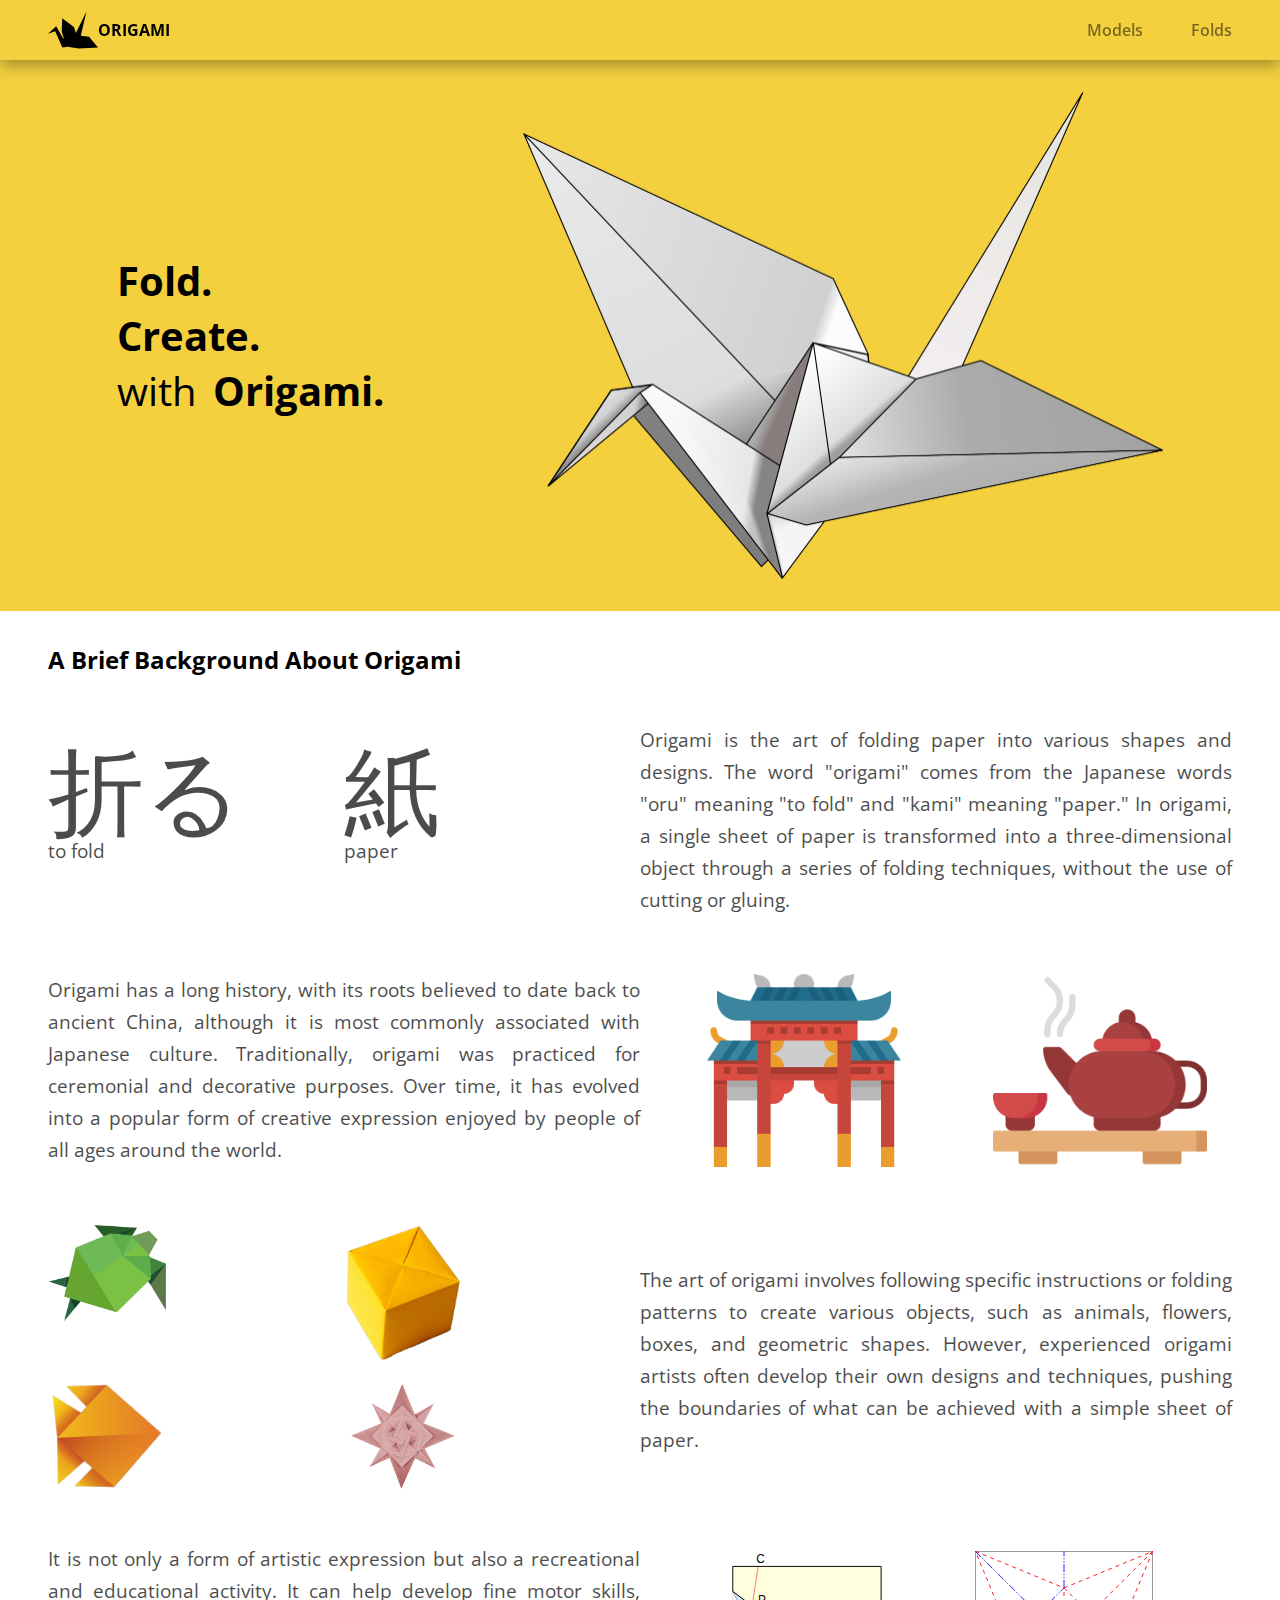
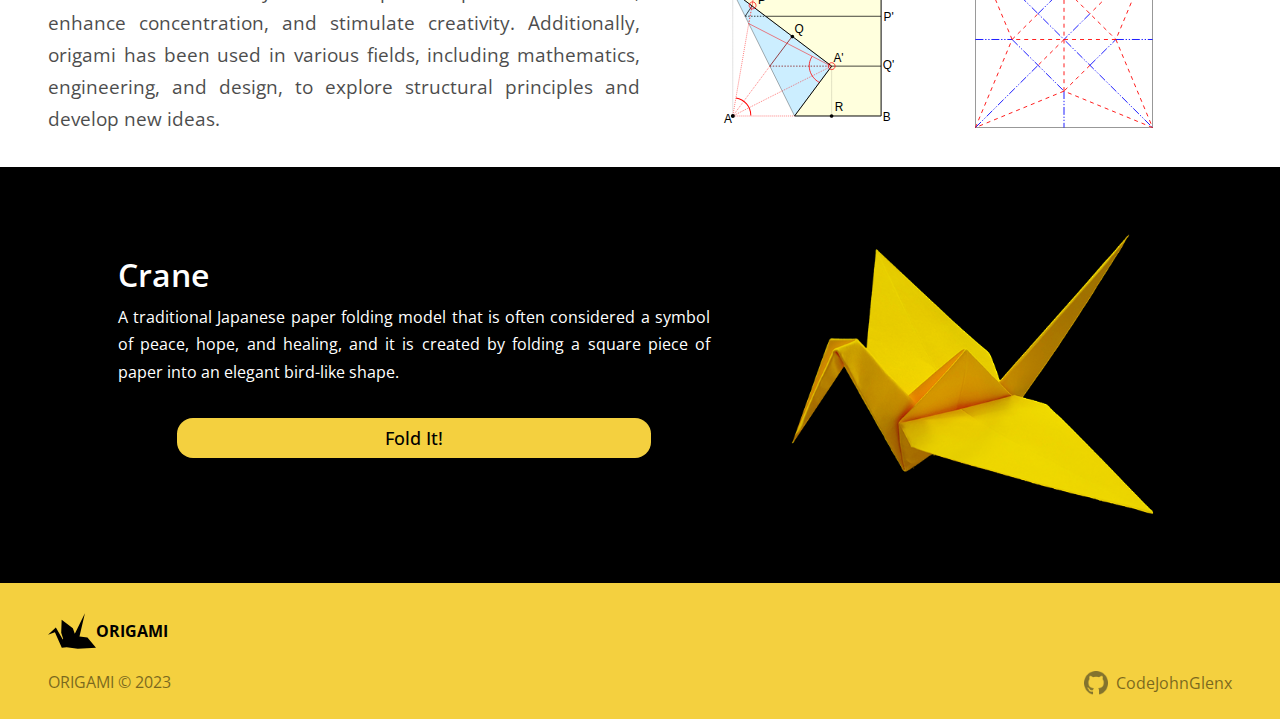
==== index.html @ 4d8b8846 "initial commit" ====
<!DOCTYPE html>
<html lang="en">

<head>
    <meta charset="UTF-8">
    <meta name="viewport" content="width=device-width, initial-scale=1.0">
    <link rel="stylesheet" href="/styles/global.css" type="text/css">
    <link rel="stylesheet" href="/styles/nav.css" type="text/css">
    <link rel="stylesheet" href="/styles/opening_section.css" type="text/css">
    <link rel="stylesheet" href="/styles/what_origami.css" type="text/css">
    <link rel="stylesheet" href="/styles/models_slider.css" type="text/css">
    <link rel="stylesheet" href="/styles/footer.css" type="text/css">

    <!-- favicon -->
    <link rel="icon" href="/asset/origami_logo.svg" type="image/x-icon">

    <!-- add remote animation library -->
    <link rel="stylesheet" href="https://cdnjs.cloudflare.com/ajax/libs/animate.css/4.1.1/animate.min.css" />

    <!-- scripts -->
    <script src="/scripts/index.js" defer></script>

    <title>Origami</title>
</head>

<body>
    <!-- navigation -->
    <nav class="nav">
        <ul class="nav_links">
            <li class="nav_link logo">
                <a href="/"><img class="nav_img" src="/asset/origami_logo.svg"
                        alt="origami logo"><span>ORIGAMI</span></a>
            </li>
            <li class="nav_link ordinary_links"><a href="/">Models</a></li>
            <li class="nav_link ordinary_links"><a href="/">Folds</a></li>
        </ul>
    </nav>

    <!-- main section -->
    <section class="opening_section" id="opening_section">
        <h1 class="animate__animated animate__fadeInDown">Fold.<br />Create.<br /><span
                class="tone_down">with</span>Origami.</h1>
        <img class="animate__animated animate__fadeInDown" src="/asset/crane_origami.png" alt="crane origami">
    </section>

    <!-- what is origami -->
    <section class="what_origami">
        <h2>A Brief Background About Origami</h2>

        <div class="origami_word_origin">
            <div>
                <p><span class="kanji">折る</span><br /><span class="kanji_meaning">to fold</span></p>
                <p><span class="kanji">紙</span><br /><span class="kanji_meaning">paper</span></p>
            </div>
            <p>Origami is the art of folding paper into various shapes and designs. The word "origami" comes from the
                Japanese words "oru" meaning "to fold" and "kami" meaning "paper." In origami, a single sheet of paper
                is transformed into a three-dimensional object through a series of folding techniques, without the use
                of cutting or gluing.</p>
        </div>

        <div class="origami_history">
            <p>Origami has a long history, with its roots believed to date back to ancient China, although it is most
                commonly associated with Japanese culture. Traditionally, origami was practiced for ceremonial and
                decorative purposes. Over time, it has evolved into a popular form of creative expression enjoyed by
                people of all ages around the world.</p>
            <img src="/asset/chinese_temple.png" alt="chinese temple">
            <img src="/asset/tea_ceremony.png" alt="tea ceremony">
        </div>

        <div class="origami_shapes">
            <div>
                <img src="/asset/origami_turtle.png" alt="origami turtle" />
                <img src="/asset/origami_box.png" alt="origami box" />
                <img src="/asset/origami_fish.png" alt="origami fish" />
                <img src="/asset/origami_flower.png" alt="origami flower" />
            </div>
            <p>The art of origami involves following specific instructions or folding patterns to create various
                objects, such as animals, flowers, boxes, and geometric shapes. However, experienced origami artists
                often develop their own designs and techniques, pushing the boundaries of what can be achieved with a
                simple sheet of paper.</p>
        </div>

        <div class="origami_fields">
            <p>It is not only a form of artistic expression but also a recreational and educational activity. It can
                help develop fine motor skills, enhance concentration, and stimulate creativity. Additionally, origami
                has been used in various fields, including mathematics, engineering, and design, to explore structural
                principles and develop new ideas.</p>
            <div>
                <img src="/asset/origami_math.svg" alt="origami in mathematics">
                <img src="/asset/origami_math_2.svg" alt="origami in mathematics">
            </div>
        </div>
    </section>

    <!-- model slider -->
    <section class="models_slider">
        <div class="slider">
            <!-- slide 1 -->
            <div class="slide">
                <div>
                    <p class="title">Crane</p>
                    <p class="description">A traditional Japanese paper folding model that is often considered a symbol
                        of peace, hope, and healing, and it is created by folding a square piece of paper into an
                        elegant bird-like shape.</p>
                    <a href="/"><button>Fold It!</button></a>
                </div>
                <img src="/asset/origami_crane.png" alt="orgami crane">
            </div>

            <!-- slide 2 -->
            <div class="slide">
                <div>
                    <p class="title">Boat</p>
                    <p class="description">A simple paper folding model that resembles a boat and is created by folding
                        a rectangular piece of paper in a few steps, making it a popular and enjoyable craft for both
                        children and adults.</p>
                    <a href="/"><button>Fold It!</button></a>
                </div>
                <img src="/asset/origami_boat.png" alt="orgami boat">
            </div>

            <!-- slide 3 -->
            <div class="slide">
                <div>
                    <p class="title">Fish</p>
                    <p class="description">A delightful paper folding creation that captures the graceful and fluid form
                        of a fish by carefully folding a square piece of paper, making it a popular design for
                        decoration and imaginative play.</p>
                    <a href="/"><button>Fold It!</button></a>
                </div>
                <img src="/asset/origami_fish.png" alt="orgami fish">
            </div>

            <!-- slide 4 -->
            <div class="slide">
                <div>
                    <p class="title">Airplane</p>
                    <p class="description">A beloved and timeless paper folding model that captures the essence of
                        flight by folding a rectangular piece of paper into a sleek and aerodynamic shape, allowing it
                        to soar through the air with a touch of childhood wonder.</p>
                    <a href="/"><button>Fold It!</button></a>
                </div>
                <img src="/asset/origami_airplane.png" alt="orgami airplane">
            </div>

            <!-- slide 5 -->
            <div class="slide">
                <div>
                    <p class="title">Crane</p>
                    <p class="description">A traditional Japanese paper folding model that is often considered a symbol
                        of peace, hope, and healing, and it is created by folding a square piece of paper into an
                        elegant bird-like shape.</p>
                    <a href="/"><button>Fold It!</button></a>
                </div>
                <img src="/asset/origami_crane.png" alt="orgami crane">
            </div>
        </div>
    </section>

    <footer class="footer">
        <div class="footer_logo">
            <img src="/asset/origami_logo.svg" alt="origami logo">
            <span>ORIGAMI</span>
        </div>
        <div class="footer_copyright">
            <span class="copyright">ORIGAMI © 2023</span>
            <span class="github"><a href="https://github.com/CodeJohnGlenx"><img src="/asset/github_icon.png"
                        alt="github icon"><span>CodeJohnGlenx</span></a></span>
        </div>
    </footer>
</body>

</html>
---- styles/global.css ----
@import url('https://fonts.googleapis.com/css2?family=Open+Sans:ital,wght@0,300;0,400;0,500;0,600;0,700;0,800;1,300;1,400;1,500;1,600;1,700;1,800&display=swap');

:root {
    --theme-color: #F4D03F;
    --global-h-offset: 3rem;
}


* {
    border: 0;
    margin: 0;
    font-family: 'Open Sans', sans-serif;
}

.nav_iframe {
    width: 100vw;
    border: 0;
    margin: 0;
    padding: 0;
    max-height: max-content;
}
---- styles/nav.css ----
.nav {
    background-color: var(--theme-color);
    padding: 0.3rem var(--global-h-offset);
    box-shadow: rgba(0, 0, 0, 0.35) 0px 5px 15px;
    position: sticky;
    top: 0;
    z-index: 1;
}

.nav_links {
    display: flex;
    list-style: none;
    padding: 0;
    align-items: center;
    gap: 3rem;
}

.nav_link {
    display: inline;
    font-weight: 600;
}

.ordinary_links {
    opacity: 0.5;
}

.nav_link:hover {
    opacity: 1;
    cursor: default;
}

.logo a {
    display: flex;
    align-items: center;
    font-weight: 700 !important;
    opacity: 1;
}

.logo {
    margin-right: auto;
}


.nav_img {
    color: black;
    height: 50px;
}

a {
    text-decoration: none;
    color: inherit;
}
---- styles/opening_section.css ----
.opening_section {
    display: flex;
    align-items: center;
    padding: 2rem var(--global-h-offset);
    justify-content: space-around;
    background-color: var(--theme-color);
}

.opening_section h1 {
    font-size: 2.5rem;
    animation-duration: 2s;
}

.opening_section img {
    max-width: 50vw;
    animation-duration: 2s;
}

.opening_section .tone_down {
    font-weight: 400;
    margin-right: 1rem;
}
---- styles/what_origami.css ----
.what_origami {
    padding: 2rem var(--global-h-offset);
    display: flex;
    flex-direction: column;
    gap: 3rem;
}

.what_origami p {
    width: 50%;
    text-align: justify;
    font-size: 1.2rem;
    font-weight: 400;
    opacity: 0.7;
    line-height: 2rem;
}

.origami_word_origin {
    display: flex;
    flex-wrap: wrap;
    align-items: center;
}

.origami_word_origin div {
    width: 50%;
    display: flex;
}

.kanji {
    font-size: 6rem;
}


.origami_history {
    display: flex;
    align-items: center;
    gap: 2rem;
}

.origami_history img {
    width: 18%;
    margin: 0 auto;
}


.origami_shapes {
    display: flex;
    align-items: center;
}

.origami_shapes div {
    width: 50%;
    display: grid;
    grid-template-columns: 1fr 1fr;
    row-gap: 1rem;
}


.origami_shapes div img {
    width: 40%;
}


.origami_fields {
    display: flex;
    align-items: center;
    justify-content: space-between;
}

.origami_fields div {
    width: 50%;
    display: flex;
    justify-content: space-evenly;
}

.origami_fields img {
    width: 30%;
}
---- styles/models_slider.css ----
.models_slider {
    padding: 3rem var(--global-h-offset);
    background-color: black;
    color: white;
    line-height: 1.7rem;
}


.models_slider .slider .slide {
    display: flex;
    align-items: center;
    height: 20rem;
    gap: 5rem;
    justify-content: center;
}

.models_slider .slider .slide img {
    height: 100%;
}   



.models_slider .slider .slide div {
    width: 50%;
}

.models_slider .slider .slide .title {
    font-size: 2rem;
    font-weight: 600;
}

.models_slider .slider .slide button {
    width: 80%;
    display: block;
    margin: 2rem auto;
    border: 0;
    background-color: var(--theme-color);
    font-size: 1.1rem;
    border-radius: 1rem;
    padding: 0.5rem;
    font-weight: 500;
}

.models_slider .slider .slide button:hover {
    background-color: white;
    color: black;
}

.models_slider .slider .slide .description {
    margin: 1rem 0;
    text-align: justify;
}


/* for animation */
.models_slider {
    overflow: hidden;
}

.models_slider .slider {
    position: relative;
    width: 500%;
    margin: 0;
    left: 0;
    animation: 30s slider infinite;
}

.models_slider .slider .slide {
    float: left; 
    width: 20%;
}

@keyframes slider {
    0% {
        left: 0;
    }
    20% {
        left: 0;
    }
    25% {
        left: -100%;
    }
    45% {
        left: -100%;
    }
    50% {
        left: -200%;
    }
    70% {
        left: -200%;
    }
    75% {
        left: -300%;
    }
    95% {
        left: -300%;
    }
    100% {
        left: -400%;
    }
}
---- styles/footer.css ----
.footer {
    background-color: var(--theme-color);
    padding: 1.5rem var(--global-h-offset);
}

.footer_logo {
    display: flex;
    flex-direction: row;
    align-items: center;
}

.footer_logo img {
    height: 3rem;
}

.footer_logo span {
    font-weight: 700;
}

.footer_copyright {
    margin-top: 1rem;
    display: flex;
    flex-direction: row;
    justify-content: space-between;
    opacity: 0.5;
}

.footer_copyright .github a {
    display: flex;
    align-items: center;
    gap: 0.5rem;
}

.footer_copyright .github img {
    height: 1.5rem;
}
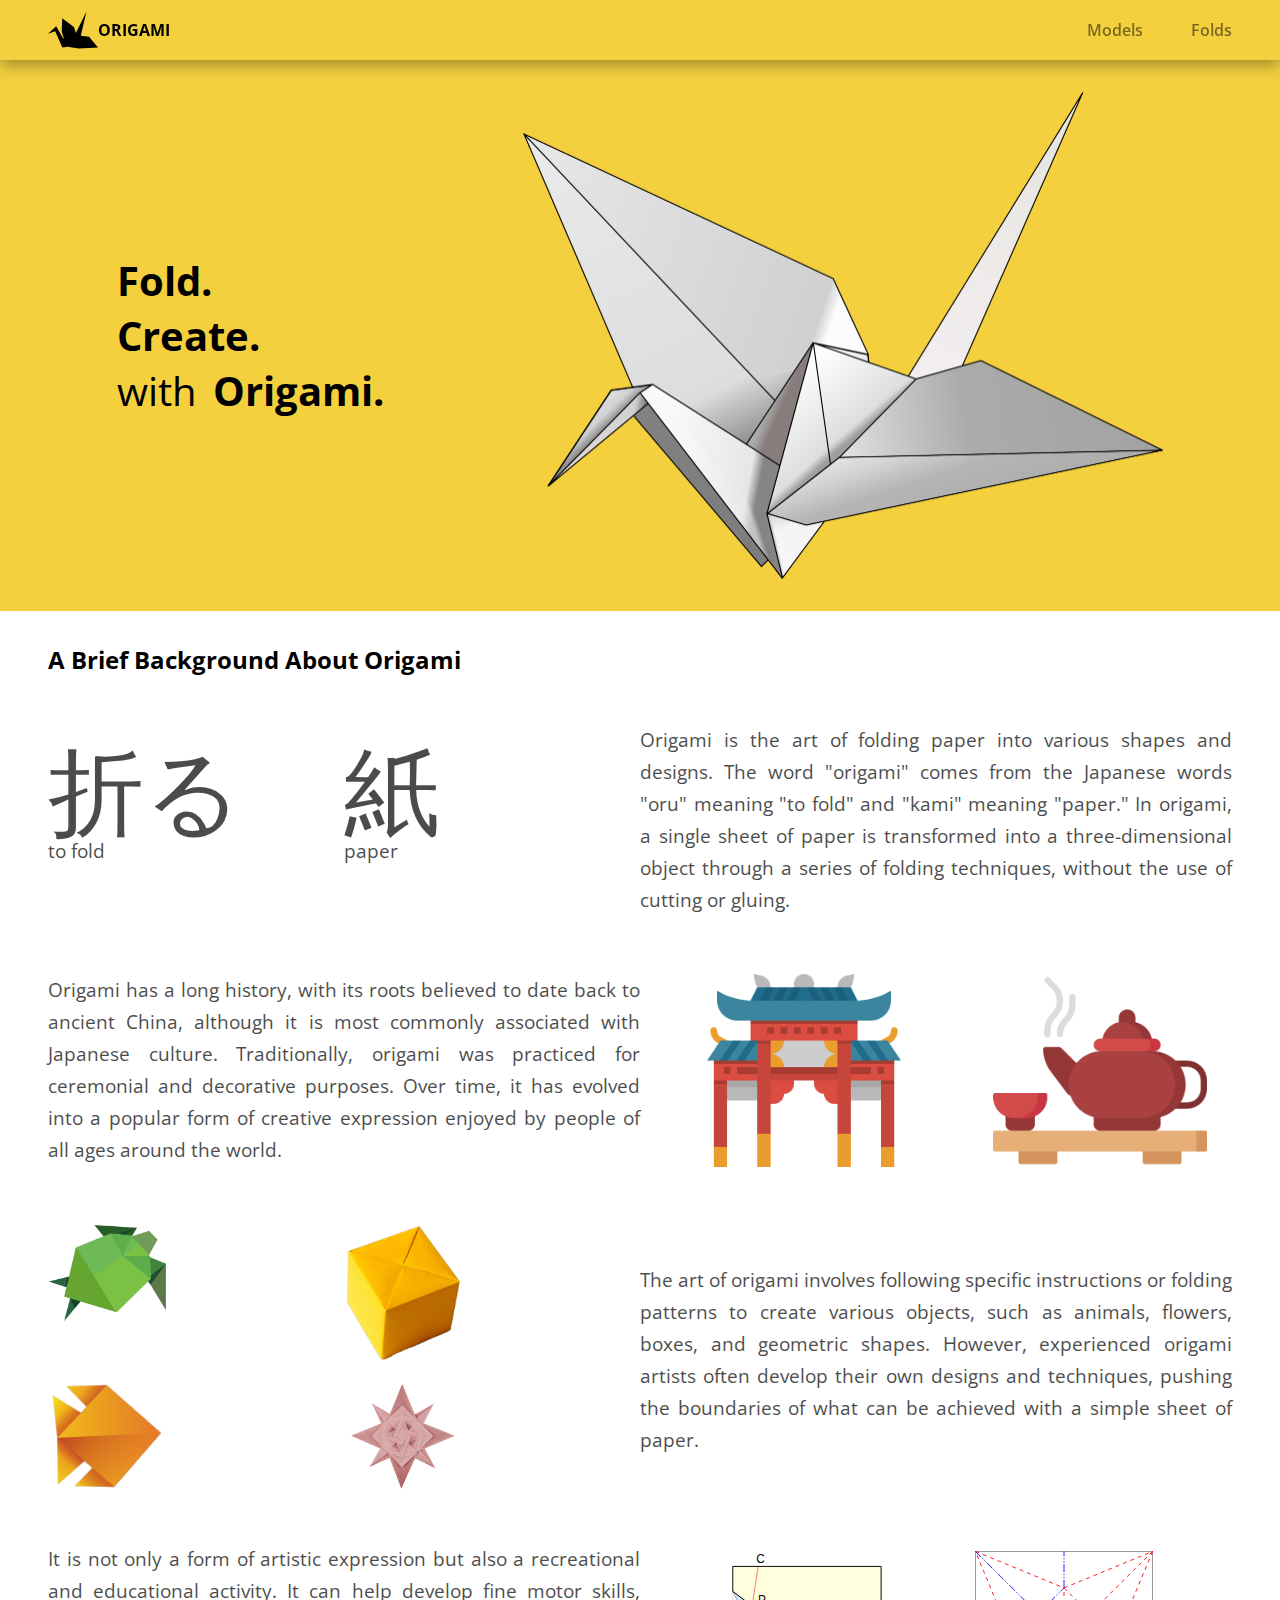
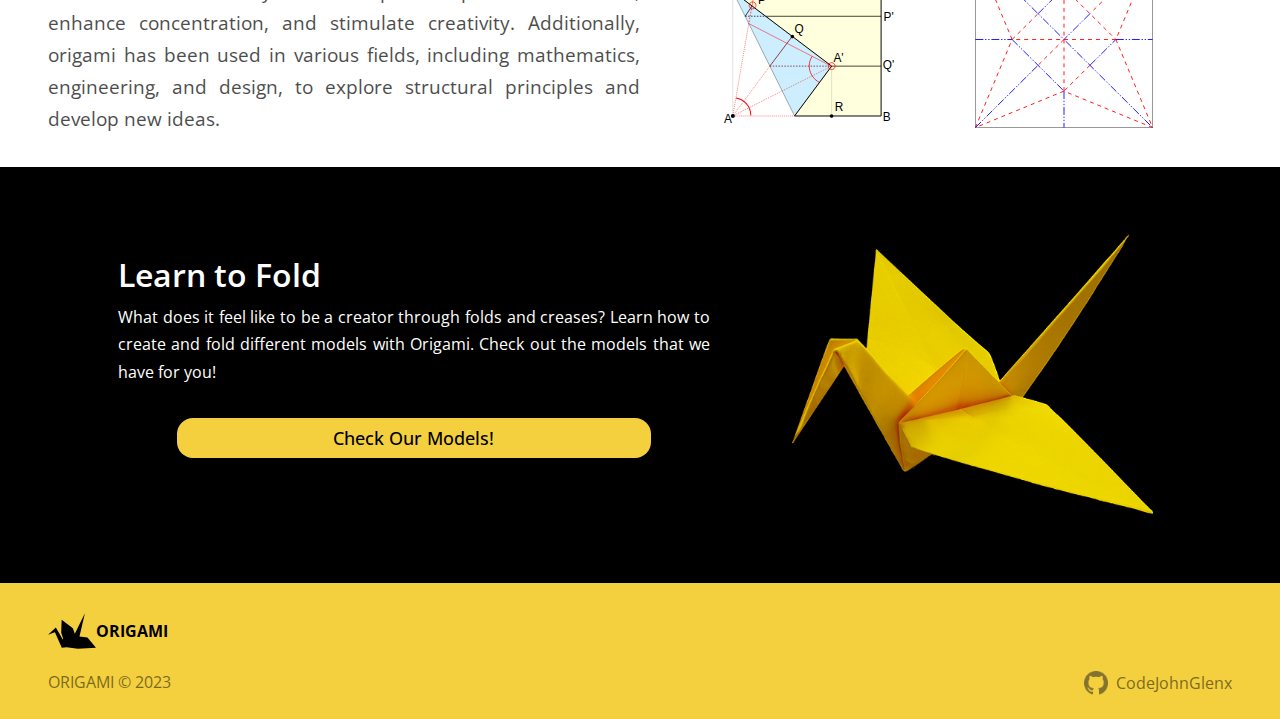
==== commit 47d04b82: "slider instruction on models_view, form submit download, and index slider update" ====
--- a/index.html
+++ b/index.html
@@ -4,21 +4,21 @@
 <head>
     <meta charset="UTF-8">
     <meta name="viewport" content="width=device-width, initial-scale=1.0">
-    <link rel="stylesheet" href="/styles/global.css" type="text/css">
-    <link rel="stylesheet" href="/styles/nav.css" type="text/css">
-    <link rel="stylesheet" href="/styles/opening_section.css" type="text/css">
-    <link rel="stylesheet" href="/styles/what_origami.css" type="text/css">
-    <link rel="stylesheet" href="/styles/models_slider.css" type="text/css">
-    <link rel="stylesheet" href="/styles/footer.css" type="text/css">
+    <link rel="stylesheet" href="styles/global.css" type="text/css">
+    <link rel="stylesheet" href="styles/nav.css" type="text/css">
+    <link rel="stylesheet" href="styles/opening_section.css" type="text/css">
+    <link rel="stylesheet" href="styles/what_origami.css" type="text/css">
+    <link rel="stylesheet" href="styles/models_slider.css" type="text/css">
+    <link rel="stylesheet" href="styles/footer.css" type="text/css">
 
     <!-- favicon -->
-    <link rel="icon" href="/asset/origami_logo.svg" type="image/x-icon">
+    <link rel="icon" href="asset/origami_logo.svg" type="image/x-icon">
 
     <!-- add remote animation library -->
     <link rel="stylesheet" href="https://cdnjs.cloudflare.com/ajax/libs/animate.css/4.1.1/animate.min.css" />
 
     <!-- scripts -->
-    <script src="/scripts/index.js" defer></script>
+    <script src="scripts/index.js" defer></script>
 
     <title>Origami</title>
 </head>
@@ -28,10 +28,10 @@
     <nav class="nav">
         <ul class="nav_links">
             <li class="nav_link logo">
-                <a href="/"><img class="nav_img" src="/asset/origami_logo.svg"
+                <a href="/"><img class="nav_img" src="asset/origami_logo.svg"
                         alt="origami logo"><span>ORIGAMI</span></a>
             </li>
-            <li class="nav_link ordinary_links"><a href="/">Models</a></li>
+            <li class="nav_link ordinary_links"><a href="models.html">Models</a></li>
             <li class="nav_link ordinary_links"><a href="/">Folds</a></li>
         </ul>
     </nav>
@@ -40,7 +40,7 @@
     <section class="opening_section" id="opening_section">
         <h1 class="animate__animated animate__fadeInDown">Fold.<br />Create.<br /><span
                 class="tone_down">with</span>Origami.</h1>
-        <img class="animate__animated animate__fadeInDown" src="/asset/crane_origami.png" alt="crane origami">
+        <img class="animate__animated animate__fadeInDown" src="asset/crane_origami.png" alt="crane origami">
     </section>
 
     <!-- what is origami -->
@@ -63,16 +63,16 @@
                 commonly associated with Japanese culture. Traditionally, origami was practiced for ceremonial and
                 decorative purposes. Over time, it has evolved into a popular form of creative expression enjoyed by
                 people of all ages around the world.</p>
-            <img src="/asset/chinese_temple.png" alt="chinese temple">
-            <img src="/asset/tea_ceremony.png" alt="tea ceremony">
+            <img src="asset/chinese_temple.png" alt="chinese temple">
+            <img src="asset/tea_ceremony.png" alt="tea ceremony">
         </div>
 
         <div class="origami_shapes">
             <div>
-                <img src="/asset/origami_turtle.png" alt="origami turtle" />
-                <img src="/asset/origami_box.png" alt="origami box" />
-                <img src="/asset/origami_fish.png" alt="origami fish" />
-                <img src="/asset/origami_flower.png" alt="origami flower" />
+                <img src="asset/origami_turtle.png" alt="origami turtle" />
+                <img src="asset/origami_box.png" alt="origami box" />
+                <img src="asset/origami_fish.png" alt="origami fish" />
+                <img src="asset/origami_flower.png" alt="origami flower" />
             </div>
             <p>The art of origami involves following specific instructions or folding patterns to create various
                 objects, such as animals, flowers, boxes, and geometric shapes. However, experienced origami artists
@@ -86,8 +86,8 @@
                 has been used in various fields, including mathematics, engineering, and design, to explore structural
                 principles and develop new ideas.</p>
             <div>
-                <img src="/asset/origami_math.svg" alt="origami in mathematics">
-                <img src="/asset/origami_math_2.svg" alt="origami in mathematics">
+                <img src="asset/origami_math.svg" alt="origami in mathematics">
+                <img src="asset/origami_math_2.svg" alt="origami in mathematics">
             </div>
         </div>
     </section>
@@ -98,73 +98,74 @@
             <!-- slide 1 -->
             <div class="slide">
                 <div>
-                    <p class="title">Crane</p>
-                    <p class="description">A traditional Japanese paper folding model that is often considered a symbol
-                        of peace, hope, and healing, and it is created by folding a square piece of paper into an
-                        elegant bird-like shape.</p>
-                    <a href="/"><button>Fold It!</button></a>
+                    <p class="title">Learn to Fold</p>
+                    <p class="description">What does it feel like to be a creator through folds and creases? Learn how
+                        to create and fold different models with Origami. Check out the models that we have for you!</p>
+                    <a href="models.html"><button>Check Our Models!</button></a>
                 </div>
-                <img src="/asset/origami_crane.png" alt="orgami crane">
+                <img src="asset/origami_crane.png" alt="orgami crane">
             </div>
 
             <!-- slide 2 -->
             <div class="slide">
                 <div>
                     <p class="title">Boat</p>
-                    <p class="description">A simple paper folding model that resembles a boat and is created by folding
-                        a rectangular piece of paper in a few steps, making it a popular and enjoyable craft for both
-                        children and adults.</p>
-                    <a href="/"><button>Fold It!</button></a>
+                    <p class="description">Sail the seas and conquer the ocean. Live as the best pirate or have the
+                        greatest and grandest expedition of your life. Fold your very first origami boat!</p>
+                    <a href="boat.html"><button>Fold It!</button></a>
                 </div>
-                <img src="/asset/origami_boat.png" alt="orgami boat">
+                <img src="https://drive.google.com/uc?export=view&id=1js4a-1C68K2zp7-xSyZcTumPu6bAQj27"
+                    alt="orgami boat">
             </div>
+
 
             <!-- slide 3 -->
             <div class="slide">
                 <div>
-                    <p class="title">Fish</p>
-                    <p class="description">A delightful paper folding creation that captures the graceful and fluid form
-                        of a fish by carefully folding a square piece of paper, making it a popular design for
-                        decoration and imaginative play.</p>
-                    <a href="/"><button>Fold It!</button></a>
+                    <p class="title">Heart</p>
+                    <p class="description">Heart symbolizes love and compassion. It is what makes us sympathize,
+                        empathize, and love one another. Whether you are in love or waiting for love, it never
+                        disappoints to fold an origami heart.</p>
+                    <a href="heart.html"><button>Fold It!</button></a>
                 </div>
-                <img src="/asset/origami_fish.png" alt="orgami fish">
+                <img src="https://drive.google.com/uc?export=view&id=1vU73NvF9Qr05C5sfMRsoqrmxRHoLawel"
+                    alt="orgami heart">
             </div>
+
 
             <!-- slide 4 -->
             <div class="slide">
                 <div>
-                    <p class="title">Airplane</p>
-                    <p class="description">A beloved and timeless paper folding model that captures the essence of
-                        flight by folding a rectangular piece of paper into a sleek and aerodynamic shape, allowing it
-                        to soar through the air with a touch of childhood wonder.</p>
-                    <a href="/"><button>Fold It!</button></a>
+                    <p class="title">Shuriken</p>
+                    <p class="description">A Shinobi or a Ninja uses a Shuriken as a concealed weapon. It is a hand-held throwing weapon designed for surprise attacks and close-quarters combat. Fold some Shurikens right now!</p>
+                    <a href="shuriken.html"><button>Fold It!</button></a>
                 </div>
-                <img src="/asset/origami_airplane.png" alt="orgami airplane">
+                <img src="https://drive.google.com/uc?export=view&id=1eW8zpE2psI7gyzZpRWtVP2_WK1a0qM3M"
+                    alt="orgami shuriken">
             </div>
 
             <!-- slide 5 -->
             <div class="slide">
                 <div>
-                    <p class="title">Crane</p>
-                    <p class="description">A traditional Japanese paper folding model that is often considered a symbol
-                        of peace, hope, and healing, and it is created by folding a square piece of paper into an
-                        elegant bird-like shape.</p>
-                    <a href="/"><button>Fold It!</button></a>
+                    <p class="title">Learn to Fold</p>
+                    <p class="description">What does it feels like to be a creator through folds and creases? Learn how
+                        to create and fold different models with Origami. Check out the models that we have for you!</p>
+                    <a href="models.html"><button>Check Our Models!</button></a>
                 </div>
-                <img src="/asset/origami_crane.png" alt="orgami crane">
+                <img src="asset/origami_crane.png" alt="orgami crane">
             </div>
         </div>
     </section>
 
+    <!-- footer -->
     <footer class="footer">
         <div class="footer_logo">
-            <img src="/asset/origami_logo.svg" alt="origami logo">
+            <img src="asset/origami_logo.svg" alt="origami logo">
             <span>ORIGAMI</span>
         </div>
         <div class="footer_copyright">
             <span class="copyright">ORIGAMI © 2023</span>
-            <span class="github"><a href="https://github.com/CodeJohnGlenx"><img src="/asset/github_icon.png"
+            <span class="github"><a href="https://github.com/CodeJohnGlenx"><img src="asset/github_icon.png"
                         alt="github icon"><span>CodeJohnGlenx</span></a></span>
         </div>
     </footer>
--- a/styles/global.css
+++ b/styles/global.css
@@ -3,6 +3,9 @@
 :root {
     --theme-color: #F4D03F;
     --global-h-offset: 3rem;
+    --global-v-offset: 2rem;
+    --easy-color: #ABEBC6;
+    --medium-color: #F4D03F;
 }
 
 
--- a/styles/nav.css
+++ b/styles/nav.css
@@ -1,54 +1,56 @@
 .nav {
-    background-color: var(--theme-color);
-    padding: 0.3rem var(--global-h-offset);
-    box-shadow: rgba(0, 0, 0, 0.35) 0px 5px 15px;
-    position: sticky;
-    top: 0;
-    z-index: 1;
+    background-color: var(--theme-color) !important;
+    padding: 0.3rem var(--global-h-offset) !important;
+    box-shadow: rgba(0, 0, 0, 0.35) 0px 5px 15px !important;
+    position: sticky !important;
+    top: 0 !important;
+    z-index: 1 !important;
 }
 
 .nav_links {
-    display: flex;
-    list-style: none;
-    padding: 0;
-    align-items: center;
-    gap: 3rem;
+    display: flex !important;
+    list-style: none !important;
+    padding: 0 !important;
+    align-items: center !important;
+    gap: 3rem !important;
+    width: 100%;
+    margin: 0;
 }
 
 .nav_link {
-    display: inline;
-    font-weight: 600;
+    display: inline !important;
+    font-weight: 600 !important;
 }
 
 .ordinary_links {
-    opacity: 0.5;
+    opacity: 0.5 !important;
 }
 
 .nav_link:hover {
-    opacity: 1;
-    cursor: default;
+    opacity: 1 !important;
+    cursor: default !important;
 }
 
 .logo a {
-    display: flex;
-    align-items: center;
+    display: flex !important;
+    align-items: center !important;
     font-weight: 700 !important;
-    opacity: 1;
+    opacity: 1 !important;
 }
 
 .logo {
-    margin-right: auto;
+    margin-right: auto !important;
 }
 
 
 .nav_img {
-    color: black;
-    height: 50px;
+    color: black !important;
+    height: 50px !important;
 }
 
 a {
-    text-decoration: none;
-    color: inherit;
+    text-decoration: none !important;
+    color: inherit !important;
 }
 
 
--- a/styles/models_slider.css
+++ b/styles/models_slider.css
@@ -16,8 +16,8 @@
 
 .models_slider .slider .slide img {
     height: 100%;
+    border-radius: 0.5rem;
 }   
-
 
 
 .models_slider .slider .slide div {
